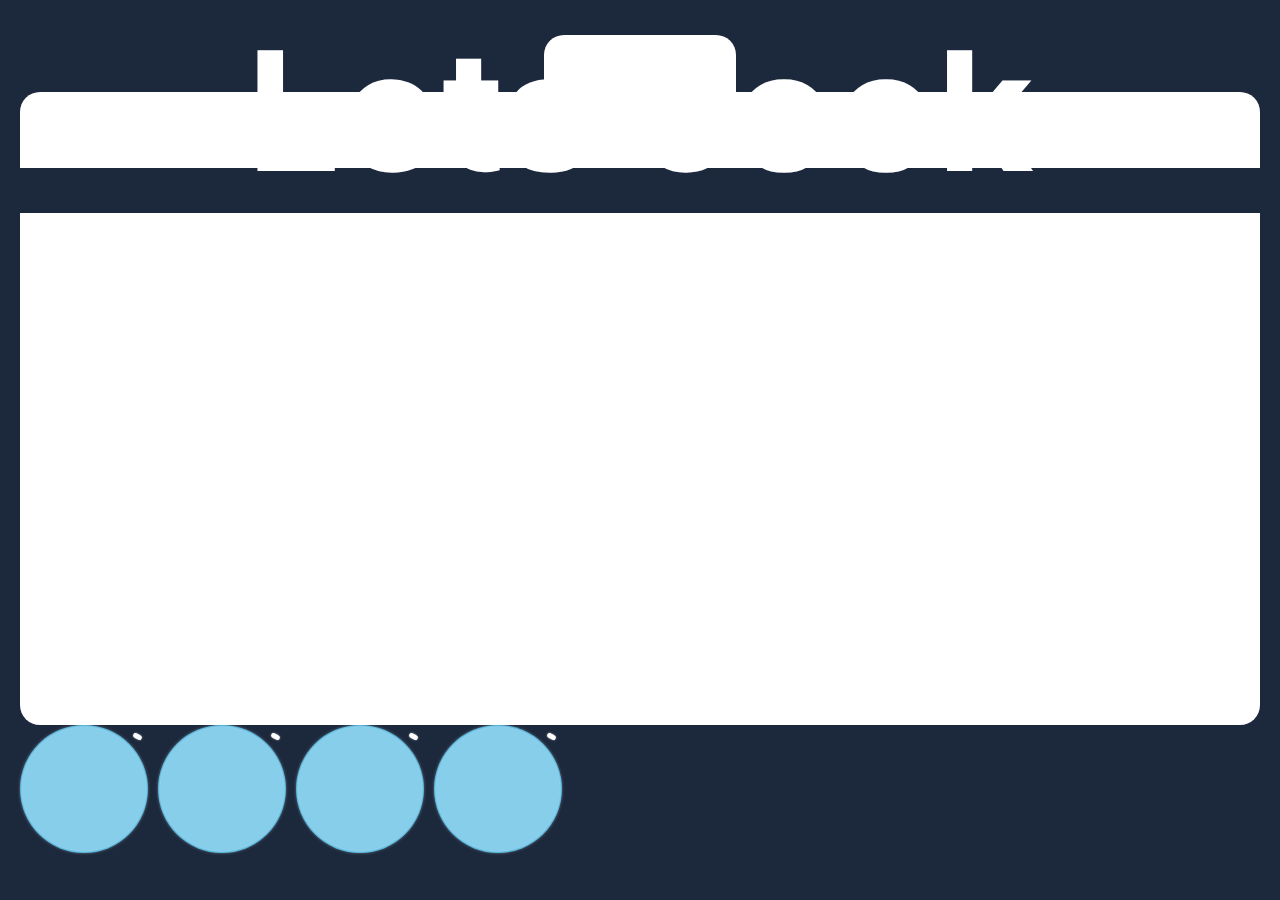
==== countDownPage.html @ 2ab9ee25 "started with the count down page, moving pot lid and a start on the bubbles" ====
<!DOCTYPE html>
<html lang="en">

<head>
    <meta charset="UTF-8">
    <meta name="viewport" content="width=device-width, initial-scale=1.0">
    <title>Document</title>
    <link rel="stylesheet" href="./index.css">
    <link rel="stylesheet" href="./countDownPage.css">
</head>

<body>
    <div id="main_container">

        <h1 id="title">Lets cook</h1>
        <div id="potLid"></div>
        <div id="potBottom"></div>
        <div class="bubbleContainer">
            <div class="bubble"></div>
            <div class="bubble"></div>
            <div class="bubble"></div>
            <div class="bubble"></div>
        </div>


    </div>
    <script src="./app.js"></script>

</body>

</html>
---- index.css ----
/* FONT*/
@font-face {
    font-family: inter;
    src: url(./media/font/Inter-VariableFont_slnt\,wght.ttf);
}

/* GENERAL STYLING */

*{
    box-sizing: border-box;
    padding: 0;
    margin: 0;
    color: white;
    font-family: inter;
}

body{
    display: flex;
    justify-content: center;
    align-items: center;
    background-color: #1C293D;
}

#main_container{
    display: flex;
    flex-direction: column;
    justify-content: center;
    align-items: center;

    height: 100vh;
    width: 100vw;

    padding: 20px;
}

#main_container > div{
    width: 100%;
}

input{
    background-color: transparent;
}

#selection_container{
    display: flex;
flex-direction: column;
height: 70%;
justify-content: space-between;
}

/* EGG SIZING */

#egg_size_selector_container{
    display: flex;
    justify-content: space-between;
    height: 25%;
}

.egg_size_container{
    display: flex;
    flex-direction: column;
    align-items: center;

    color: white;
    font-size: 14px;
}
.egg_size{
    height: 80px; /* for testing purposes */
    width: 80px; /* for testing purposes */


    background-image: url(./media/egg.png);
    background-repeat: no-repeat;
    background-position: center;
    background-size: contain;
}

.egg_size:hover{
    background-image: url(./media/egg\ selected.png);
}
.egg_size.selected{background-image: url(./media/egg\ selected.png);}




/* BOILED TYPE */

#egg_boild_type_container{
    height: 30%;
}

#egg_boild_type_container > #slider{
    display: grid;
    align-items: center;
    grid-template-columns: repeat(6, 55%);
    grid-template-columns: 25% 55% 55% 55% 55% 25%;
    height: 100%;
    width: 100%;

    overflow-x: scroll;
    scroll-snap-type: x mandatory;
    scroll-snap-align: start;
    overflow-y: hidden;

    -ms-overflow-style: none;  /* IE and Edge */
    scrollbar-width: none;  /* Firefox */
}
#egg_boild_type_container > #slider::-webkit-scrollbar {
    display: none;
}


.egg_container{
    text-align: center;
    font-size: 30px;
    width: 100%;
    height: 100%;
    scroll-snap-align: center;

}
.egg_container .egg_image{
    height: 80%;

    background-image: url(./media/egg.png);
    background-repeat: no-repeat;
    background-position: center;
    background-size: contain;
}
/* TEMP SELECTOR*/
#temp_selector_container{
    display: flex;
    justify-content: space-evenly;
}
.temp_selector{
    width: 40%;
    height: 55px;
    border-radius: 15px;
    background-color: transparent;
    border: 1px solid #9D9D9D;
}
.temp_selector:hover{
    border: 2px solid #ECA704;
}
/* TIMER*/
#timer_container{
    display: flex;
    flex-direction: column;
    justify-content: center;
    align-items: center;
}
#timer{
    display: flex;
    align-items: center;
    justify-content: center;
}

#timer input {
    border: none;
    width: 72px;
    height: 60px;
    font-size: 56px;
    background-color: transparent;
    text-align: center;
}
#timer input:focus {
    border: none;
    outline: none;
}

#timer > #semi_colon{
    font-size: 56px;
}

#start_button{
    height: 100px;
    width: 100px;
    border: 1px solid lightblue;
    margin-top: 50px;
}
#start_button::before{
    content: "PRESS MEEE";
    cursor: pointer;
}
---- countDownPage.css ----
:root {
    --positive-angle: 2deg;
    --negative-angle: -2deg;
}

#main_container {
    position: relative;
}

#title {
    position: absolute;
    top: 10px;
    font-size: 13vw;
}

#potBottom {
    height: 40vw;
    background-color: white;
    border-radius: 0 0 20px 20px;
}

#potLid {
    position: relative;
    height: 6vw;
    background-color: white;
    border-radius: 20px 20px 0 0;
    margin: 5vh 0;
    display: flex;
    justify-content: center;
    animation: shakeLid .5s linear infinite;

    &::before {
        content: "";
        position: absolute;
        height: 8vw;
        width: 15vw;
        border-radius: 20px 20px 0 0;
        background-color: white;
        bottom: 40%;
    }
}

.bubbleContainer {
    display: flex;
    gap: 10px;
}

.bubble {
    position: relative;
    height: 10vw;
    width: 10vw;
    border-radius: 50%;
    background-color: rgb(42, 165, 214);

    &::before {
        content: "";
        position: absolute;
        border-radius: 50%;
        inset: 2px;
        background-color: skyblue;
        box-shadow: 0 0 4px 0px white;
    }

    &::after {
        content: "";
        position: absolute;
        background-color: white;
        box-shadow: 0px 0px 2px 0px #ffffffad;
        height: 5px;
        width: 9px;
        border-radius: 40%;
        right: 6px;
        top: 9px;
        transform: rotate(30deg);
    }
}

/* @keyframes shakeLid {
    0% {
        transform: rotate(var(--negative-angle));
    }

    50% {
        transform: rotate(var(--positive-angle));
    }

    100% {
        transform: rotate(var(--negative-angle));
    }
} */
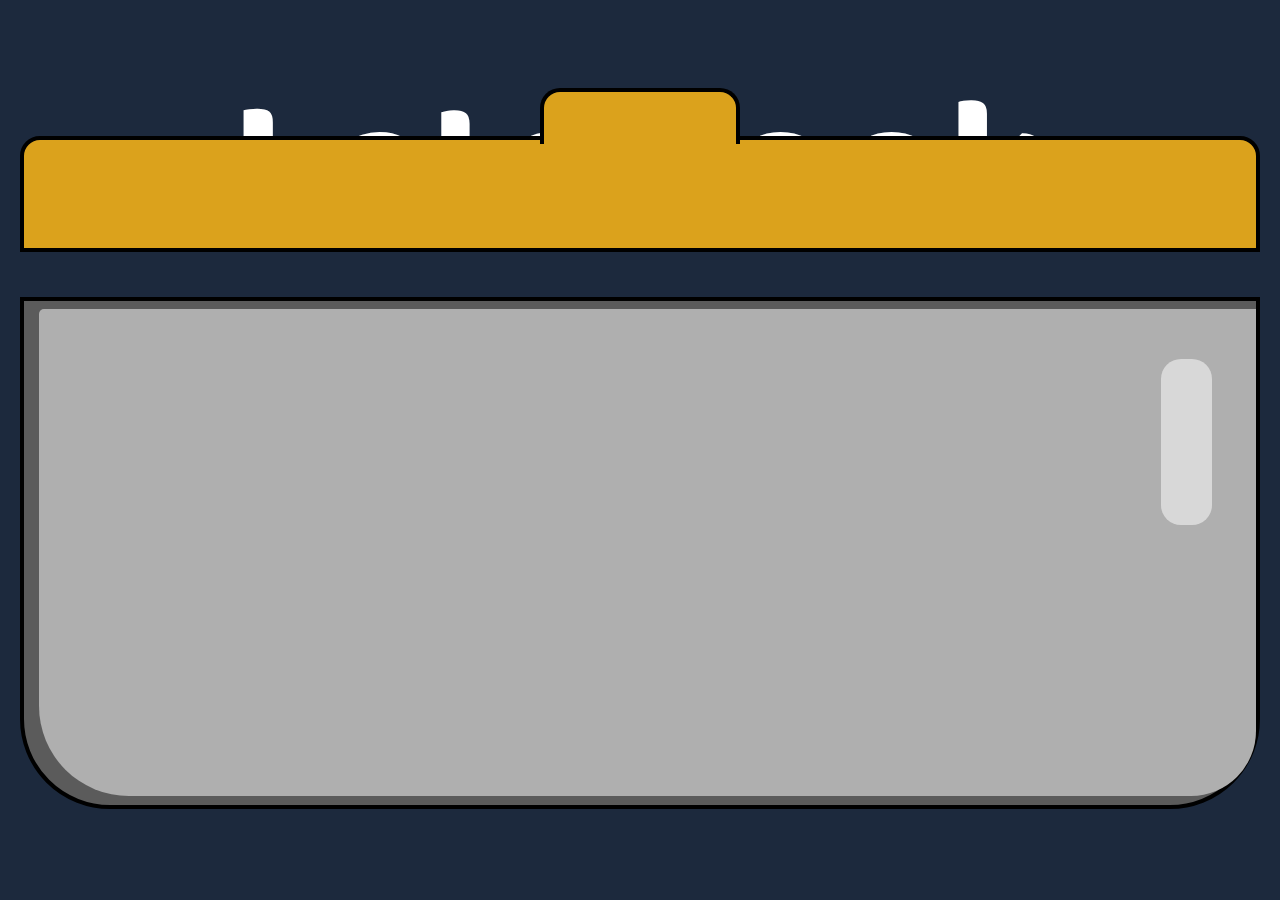
==== commit 8cee7a37: "new animation" ====
--- a/countDownPage.html
+++ b/countDownPage.html
@@ -14,17 +14,24 @@
 
         <h1 id="title">Lets cook</h1>
         <div id="potLid"></div>
-        <div id="potBottom"></div>
-        <div class="bubbleContainer">
+        <div id="potBottom">
             <div class="bubble"></div>
             <div class="bubble"></div>
             <div class="bubble"></div>
             <div class="bubble"></div>
+            <div class="bubble"></div>
+            <div class="bubble"></div>
+            <div class="bubble"></div>
+            <div class="bubble"></div>
+            <!-- <div class="tenor-gif-embed" data-postid="25163624" data-share-method="host" data-aspect-ratio="1"><a
+                    href="https://tenor.com/view/egg-dance-egg-kumo-egg-where-kumo-where-hug-gif-25163624">Egg Dance Egg
+                    Sticker</a>from <a href="https://tenor.com/search/egg+dance-stickers">Egg Dance Stickers</a></div> -->
         </div>
 
 
     </div>
-    <script src="./app.js"></script>
+    <!-- <script src="./app.js"></script> -->
+    <script type="text/javascript" async src="https://tenor.com/embed.js"></script>
 
 </body>
 
--- a/index.css
+++ b/index.css
@@ -1,27 +1,42 @@
+/* ROOT */
+:root {
+    --color-goldish: #DBA21C;
+    --color-darkBlue: #1C293D;
+    --color-lightYellow: #FFEDCB;
+    --color-lightBrown: #D19E71;
+
+}
+
 /* FONT*/
 @font-face {
-    font-family: inter;
+    font-family: "inter";
     src: url(./media/font/Inter-VariableFont_slnt\,wght.ttf);
 }
 
+@font-face {
+    font-family: "baloo-bold";
+    src: url(./media/font/baloo/Baloo2-Bold.ttf);
+}
+
+
 /* GENERAL STYLING */
 
-*{
+* {
     box-sizing: border-box;
     padding: 0;
     margin: 0;
     color: white;
-    font-family: inter;
+    font-family: "inter";
 }
 
-body{
+body {
     display: flex;
     justify-content: center;
     align-items: center;
     background-color: #1C293D;
 }
 
-#main_container{
+#main_container {
     display: flex;
     flex-direction: column;
     justify-content: center;
@@ -33,30 +48,23 @@
     padding: 20px;
 }
 
-#main_container > div{
+#main_container>div {
     width: 100%;
 }
 
-input{
+input {
     background-color: transparent;
 }
 
-#selection_container{
-    display: flex;
-flex-direction: column;
-height: 70%;
-justify-content: space-between;
-}
+/* Egg sizing */
 
-/* EGG SIZING */
-
-#egg_size_selector_container{
+#egg_size_selector_container {
     display: flex;
     justify-content: space-between;
     height: 25%;
 }
 
-.egg_size_container{
+.egg_size_container {
     display: flex;
     flex-direction: column;
     align-items: center;
@@ -64,9 +72,12 @@
     color: white;
     font-size: 14px;
 }
-.egg_size{
-    height: 80px; /* for testing purposes */
-    width: 80px; /* for testing purposes */
+
+.egg_size {
+    height: 80px;
+    /* for testing purposes */
+    width: 80px;
+    /* for testing purposes */
 
 
     background-image: url(./media/egg.png);
@@ -75,21 +86,24 @@
     background-size: contain;
 }
 
-.egg_size:hover{
+.egg_size:hover {
     background-image: url(./media/egg\ selected.png);
 }
-.egg_size.selected{background-image: url(./media/egg\ selected.png);}
+
+.egg_size.selected {
+    background-image: url(./media/egg\ selected.png);
+}
 
 
 
 
-/* BOILED TYPE */
+/* boiled type styling*/
 
-#egg_boild_type_container{
-    height: 30%;
+#egg_boild_type_container {
+    height: 35%;
 }
 
-#egg_boild_type_container > #slider{
+#egg_boild_type_container>#slider {
     display: grid;
     align-items: center;
     grid-template-columns: repeat(6, 55%);
@@ -102,15 +116,18 @@
     scroll-snap-align: start;
     overflow-y: hidden;
 
-    -ms-overflow-style: none;  /* IE and Edge */
-    scrollbar-width: none;  /* Firefox */
+    -ms-overflow-style: none;
+    /* IE and Edge */
+    scrollbar-width: none;
+    /* Firefox */
 }
-#egg_boild_type_container > #slider::-webkit-scrollbar {
+
+#egg_boild_type_container>#slider::-webkit-scrollbar {
     display: none;
 }
 
 
-.egg_container{
+.egg_container {
     text-align: center;
     font-size: 30px;
     width: 100%;
@@ -118,7 +135,8 @@
     scroll-snap-align: center;
 
 }
-.egg_container .egg_image{
+
+.egg_container .egg_image {
     height: 80%;
 
     background-image: url(./media/egg.png);
@@ -126,58 +144,31 @@
     background-position: center;
     background-size: contain;
 }
-/* TEMP SELECTOR*/
-#temp_selector_container{
+
+#timer {
     display: flex;
-    justify-content: space-evenly;
-}
-.temp_selector{
-    width: 40%;
-    height: 55px;
-    border-radius: 15px;
-    background-color: transparent;
-    border: 1px solid #9D9D9D;
-}
-.temp_selector:hover{
-    border: 2px solid #ECA704;
-}
-/* TIMER*/
-#timer_container{
-    display: flex;
-    flex-direction: column;
-    justify-content: center;
-    align-items: center;
-}
-#timer{
-    display: flex;
-    align-items: center;
-    justify-content: center;
 }
 
 #timer input {
     border: none;
-    width: 72px;
-    height: 60px;
-    font-size: 56px;
+    width: 30px;
     background-color: transparent;
     text-align: center;
 }
+
 #timer input:focus {
     border: none;
     outline: none;
 }
 
-#timer > #semi_colon{
-    font-size: 56px;
-}
-
-#start_button{
+#start_button {
     height: 100px;
     width: 100px;
     border: 1px solid lightblue;
     margin-top: 50px;
 }
-#start_button::before{
+
+#start_button::before {
     content: "PRESS MEEE";
     cursor: pointer;
 }--- a/countDownPage.css
+++ b/countDownPage.css
@@ -1,42 +1,82 @@
 :root {
     --positive-angle: 2deg;
     --negative-angle: -2deg;
+    --potBorder: 4px solid black;
 }
 
 #main_container {
-    position: relative;
+    /* position: relative; */
 }
 
 #title {
     position: absolute;
-    top: 10px;
-    font-size: 13vw;
+    top: 20px;
+    font-size: 15vw;
+    font-family: "baloo-bold";
 }
 
 #potBottom {
     height: 40vw;
-    background-color: white;
-    border-radius: 0 0 20px 20px;
+    background-color: #5b5b5b;
+    border-radius: 0 0 90px 90px;
+    border: var(--potBorder);
+    position: relative;
+
+
+    &::before {
+        content: "";
+        position: absolute;
+        top: 2px;
+        right: 0;
+        top: 8px;
+        right: 0;
+        bottom: 9px;
+        left: 15px;
+        background-color: #afafaf;
+        border-radius: 5px 0 65px 90px;
+    }
+
+    &::after {
+        content: "";
+        position: absolute;
+        width: 4vw;
+        height: 13vw;
+        background-color: rgb(216, 216, 216);
+        border-radius: 20px;
+        right: 44px;
+        top: 58px;
+    }
+
+    & .tenor-gif-embed {
+        width: 20vw;
+        position: absolute;
+    }
 }
 
 #potLid {
     position: relative;
-    height: 6vw;
-    background-color: white;
+    height: 9vw;
+    background-color: var(--color-goldish);
     border-radius: 20px 20px 0 0;
+    border: var(--potBorder);
     margin: 5vh 0;
     display: flex;
     justify-content: center;
-    animation: shakeLid .5s linear infinite;
+
+    /* animation: shakeLid .5s linear infinite; */
 
     &::before {
         content: "";
         position: absolute;
-        height: 8vw;
+        height: 4vw;
         width: 15vw;
         border-radius: 20px 20px 0 0;
-        background-color: white;
-        bottom: 40%;
+        border-top: var(--potBorder);
+        border-left: var(--potBorder);
+        border-right: var(--potBorder);
+        background-color: var(--color-goldish);
+        bottom: 97%;
+
     }
 }
 
@@ -46,11 +86,14 @@
 }
 
 .bubble {
-    position: relative;
+    position: absolute;
+    z-index: -1;
     height: 10vw;
     width: 10vw;
     border-radius: 50%;
     background-color: rgb(42, 165, 214);
+    /* animation: floatBubble 8s linear infinite,
+        sideWays 1s ease-in-out infinite alternate; */
 
     &::before {
         content: "";
@@ -75,7 +118,73 @@
     }
 }
 
-/* @keyframes shakeLid {
+.bubble:nth-child(1) {
+    right: 5%;
+    scale: .5;
+    animation-delay: 2s;
+}
+
+.bubble:nth-child(2) {
+    right: 20%;
+    scale: .8;
+    animation-delay: 1s;
+
+}
+
+.bubble:nth-child(3) {
+    right: 40%;
+    animation-delay: 1.7s;
+}
+
+.bubble:nth-child(4) {
+    right: 55%;
+    scale: .9;
+    animation-delay: 4s;
+}
+
+.bubble:nth-child(5) {
+    right: 70%;
+    scale: .7;
+
+}
+
+.bubble:nth-child(6) {
+    right: 85%;
+    animation-delay: 3s;
+}
+
+.bubble:nth-child(7) {
+    right: 15%;
+    animation-delay: 5s;
+}
+
+.bubble:nth-child(8) {
+    right: 30%;
+    scale: .6;
+    animation-delay: 4.5s;
+}
+
+@keyframes floatBubble {
+    0% {
+        top: 0px;
+    }
+
+    100% {
+        top: -250px;
+    }
+}
+
+@keyframes sideWays {
+    0% {
+        transform: translateX(0px);
+    }
+
+    100% {
+        transform: translateX(8px);
+    }
+}
+
+@keyframes shakeLid {
     0% {
         transform: rotate(var(--negative-angle));
     }
@@ -87,4 +196,4 @@
     100% {
         transform: rotate(var(--negative-angle));
     }
-} */+}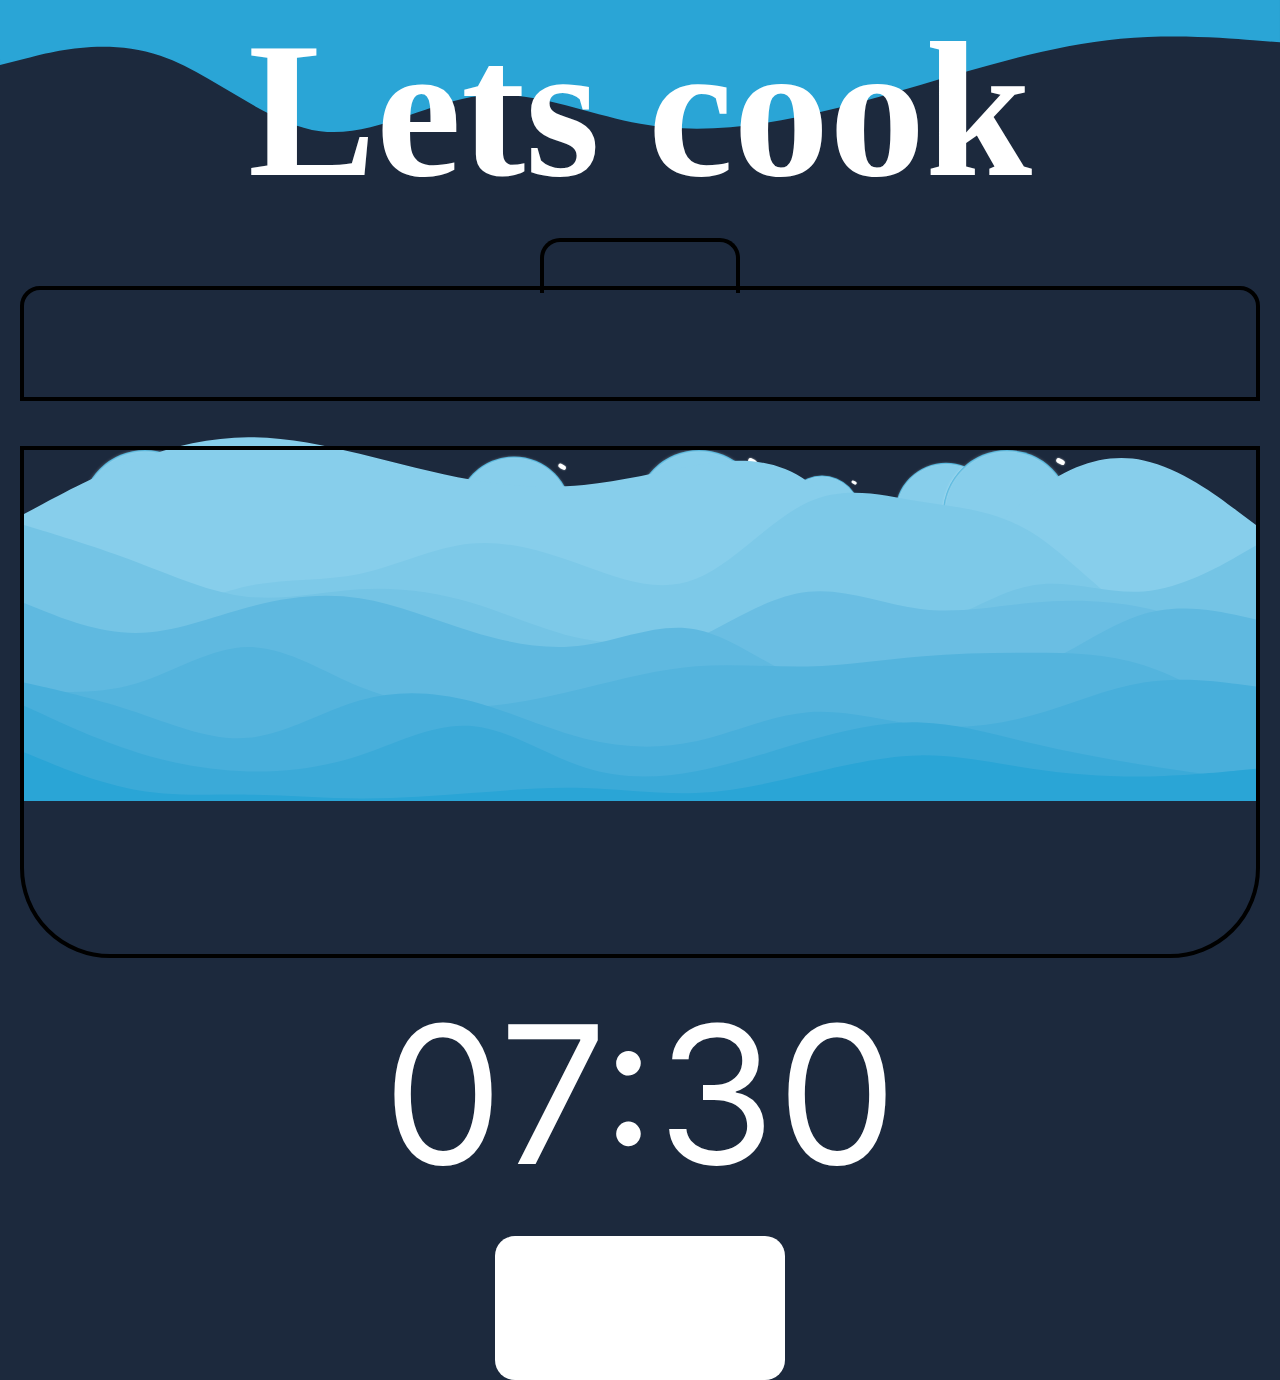
==== commit 946831c9: "out in a grid for a easier layout" ====
--- a/countDownPage.html
+++ b/countDownPage.html
@@ -11,21 +11,29 @@
 
 <body>
     <div id="main_container">
-
-        <h1 id="title">Lets cook</h1>
-        <div id="potLid"></div>
-        <div id="potBottom">
-            <div class="bubble"></div>
-            <div class="bubble"></div>
-            <div class="bubble"></div>
-            <div class="bubble"></div>
-            <div class="bubble"></div>
-            <div class="bubble"></div>
-            <div class="bubble"></div>
-            <div class="bubble"></div>
-            <!-- <div class="tenor-gif-embed" data-postid="25163624" data-share-method="host" data-aspect-ratio="1"><a
-                    href="https://tenor.com/view/egg-dance-egg-kumo-egg-where-kumo-where-hug-gif-25163624">Egg Dance Egg
-                    Sticker</a>from <a href="https://tenor.com/search/egg+dance-stickers">Egg Dance Stickers</a></div> -->
+        <header>
+            <h1 id="title">Lets cook</h1>
+        </header>
+        <div class="potContainer">
+            <div id="potLid"></div>
+            <div id="potBottom">
+                <div class="bubble"></div>
+                <div class="bubble"></div>
+                <div class="bubble"></div>
+                <div class="bubble"></div>
+                <div class="bubble"></div>
+                <div class="bubble"></div>
+                <div class="bubble"></div>
+                <div class="bubble"></div>
+                <!-- <div class="tenor-gif-embed" data-postid="25163624" data-share-method="host" data-aspect-ratio="1"><a
+                        href="https://tenor.com/view/egg-dance-egg-kumo-egg-where-kumo-where-hug-gif-25163624">Egg Dance Egg
+                        Sticker</a>from <a href="https://tenor.com/search/egg+dance-stickers">Egg Dance Stickers</a></div> -->
+                <div class="wave"></div>
+            </div>
+        </div>
+        <div class="timerContainer">
+            <div id="timer">07:30</div>
+            <button id="stopBtn">STOP</button>
         </div>
 
 
--- a/index.css
+++ b/index.css
@@ -1,42 +1,27 @@
-/* ROOT */
-:root {
-    --color-goldish: #DBA21C;
-    --color-darkBlue: #1C293D;
-    --color-lightYellow: #FFEDCB;
-    --color-lightBrown: #D19E71;
-
-}
-
 /* FONT*/
 @font-face {
-    font-family: "inter";
+    font-family: inter;
     src: url(./media/font/Inter-VariableFont_slnt\,wght.ttf);
 }
 
-@font-face {
-    font-family: "baloo-bold";
-    src: url(./media/font/baloo/Baloo2-Bold.ttf);
-}
-
-
 /* GENERAL STYLING */
 
-* {
+*{
     box-sizing: border-box;
     padding: 0;
     margin: 0;
     color: white;
-    font-family: "inter";
+    font-family: inter;
 }
 
-body {
+body{
     display: flex;
     justify-content: center;
     align-items: center;
     background-color: #1C293D;
 }
 
-#main_container {
+#main_container{
     display: flex;
     flex-direction: column;
     justify-content: center;
@@ -48,23 +33,34 @@
     padding: 20px;
 }
 
-#main_container>div {
+#main_container > div{
     width: 100%;
 }
 
-input {
+input{
     background-color: transparent;
 }
 
-/* Egg sizing */
+#selection_container{
+    display: flex;
+    flex-direction: column;
+    justify-content: space-between;
+    align-items: center;
+    height: 70%;
+}
+#selection_container div{
+    width: 100%;
+}
 
-#egg_size_selector_container {
+/* EGG SIZING */
+
+#egg_size_selector_container{
     display: flex;
     justify-content: space-between;
     height: 25%;
 }
 
-.egg_size_container {
+.egg_size_container{
     display: flex;
     flex-direction: column;
     align-items: center;
@@ -72,12 +68,9 @@
     color: white;
     font-size: 14px;
 }
-
-.egg_size {
-    height: 80px;
-    /* for testing purposes */
-    width: 80px;
-    /* for testing purposes */
+.egg_size{
+    height: 80px; /* for testing purposes */
+    width: 80px; /* for testing purposes */
 
 
     background-image: url(./media/egg.png);
@@ -86,24 +79,21 @@
     background-size: contain;
 }
 
-.egg_size:hover {
+.egg_size:hover{
     background-image: url(./media/egg\ selected.png);
 }
-
-.egg_size.selected {
-    background-image: url(./media/egg\ selected.png);
-}
+.egg_size.selected{background-image: url(./media/egg\ selected.png);}
 
 
 
 
-/* boiled type styling*/
+/* BOILED TYPE */
 
-#egg_boild_type_container {
-    height: 35%;
+#egg_boild_type_container{
+    height: 36%;
 }
 
-#egg_boild_type_container>#slider {
+#egg_boild_type_container > #slider{
     display: grid;
     align-items: center;
     grid-template-columns: repeat(6, 55%);
@@ -116,27 +106,22 @@
     scroll-snap-align: start;
     overflow-y: hidden;
 
-    -ms-overflow-style: none;
-    /* IE and Edge */
-    scrollbar-width: none;
-    /* Firefox */
+    -ms-overflow-style: none;  /* IE and Edge */
+    scrollbar-width: none;  /* Firefox */
 }
-
-#egg_boild_type_container>#slider::-webkit-scrollbar {
+#egg_boild_type_container > #slider::-webkit-scrollbar {
     display: none;
 }
 
 
-.egg_container {
+.egg_container{
     text-align: center;
-    font-size: 30px;
+    font-size: 16px;
     width: 100%;
     height: 100%;
     scroll-snap-align: center;
-
 }
-
-.egg_container .egg_image {
+.egg_container .egg_image{
     height: 80%;
 
     background-image: url(./media/egg.png);
@@ -144,31 +129,67 @@
     background-position: center;
     background-size: contain;
 }
-
-#timer {
+.egg_container.selected > .egg_image {
+    height: 90%;
+    transition: ease-in-out;
+    transition: 1s;
+}
+/* TEMP SELECTOR*/
+#temp_selector_container{
     display: flex;
+    justify-content: space-evenly;
+}
+.temp_selector{
+    width: 40%;
+    height: 55px;
+    border-radius: 15px;
+    background-color: transparent;
+    border: 1px solid #9D9D9D;
+}
+.temp_selector.selected{
+    border: 2px solid #ECA704;
+}
+.temp_selector:hover{
+    border: 2px solid #ECA704;
+}
+/* TIMER*/
+#timer_container{
+    display: flex;
+    flex-direction: column;
+    justify-content: center;
+    align-items: center;
+}
+#timer{
+    display: flex;
+    align-items: center;
+    justify-content: center;
 }
 
 #timer input {
     border: none;
-    width: 30px;
+    width: 72px;
+    height: 60px;
+    font-size: 56px;
     background-color: transparent;
     text-align: center;
 }
-
 #timer input:focus {
     border: none;
     outline: none;
 }
 
-#start_button {
+#timer > #semi_colon{
+    font-size: 56px;
+}
+
+#start_button{
     height: 100px;
     width: 100px;
-    border: 1px solid lightblue;
     margin-top: 50px;
-}
+    background-image: url(./media/start_timer.png);
+    background-repeat: no-repeat;
+    background-position: center;
+    background-size: contain;
 
-#start_button::before {
-    content: "PRESS MEEE";
     cursor: pointer;
 }--- a/countDownPage.css
+++ b/countDownPage.css
@@ -5,19 +5,33 @@
 }
 
 #main_container {
-    /* position: relative; */
+    display: grid;
+    grid-template-columns: 1fr;
+    grid-template-rows: repeat(3, 1fr);
+    padding: 0;
+}
+
+header {
+    height: 100%;
+    background-image: url("./media/wave-haikei.svg");
+    background-repeat: no-repeat;
+    background-position: center;
+    background-size: cover;
 }
 
 #title {
-    position: absolute;
-    top: 20px;
     font-size: 15vw;
     font-family: "baloo-bold";
+    text-align: center;
+}
+
+.potContainer {
+    padding: 20px;
 }
 
 #potBottom {
     height: 40vw;
-    background-color: #5b5b5b;
+    background-color: var(--color-lightBrown);
     border-radius: 0 0 90px 90px;
     border: var(--potBorder);
     position: relative;
@@ -26,14 +40,12 @@
     &::before {
         content: "";
         position: absolute;
-        top: 2px;
-        right: 0;
+        right: 2px;
         top: 8px;
-        right: 0;
         bottom: 9px;
         left: 15px;
-        background-color: #afafaf;
-        border-radius: 5px 0 65px 90px;
+        background-color: var(--color-lightYellow);
+        border-radius: 5px 0 80px 90px;
     }
 
     &::after {
@@ -41,7 +53,7 @@
         position: absolute;
         width: 4vw;
         height: 13vw;
-        background-color: rgb(216, 216, 216);
+        background-color: var(--color-lightBrown);
         border-radius: 20px;
         right: 44px;
         top: 58px;
@@ -56,7 +68,7 @@
 #potLid {
     position: relative;
     height: 9vw;
-    background-color: var(--color-goldish);
+    background-color: var(--color-lightBrown);
     border-radius: 20px 20px 0 0;
     border: var(--potBorder);
     margin: 5vh 0;
@@ -74,9 +86,43 @@
         border-top: var(--potBorder);
         border-left: var(--potBorder);
         border-right: var(--potBorder);
-        background-color: var(--color-goldish);
+        background-color: var(--color-lightBrown);
         bottom: 97%;
 
+    }
+}
+
+.wave {
+    position: absolute;
+    top: -34px;
+    aspect-ratio: 960/300;
+    width: 100%;
+    background-image: url("./media/layered-waves-haikei.svg");
+    background-repeat: no-repeat;
+    background-position: center;
+    background-size: cover;
+    z-index: -1;
+}
+
+.timerContainer {
+    display: flex;
+    justify-content: center;
+    align-items: center;
+    flex-direction: column;
+    gap: 2vw;
+
+    & #timer {
+        font-size: 15vw;
+    }
+
+    & #stopBtn {
+        font-size: 8vw;
+        padding: 10px;
+        background-color: white;
+        color: var(--color-goldish);
+        border-radius: 20px;
+        border: 2px solid var(--color-goldish);
+        cursor: pointer;
     }
 }
 
@@ -91,7 +137,7 @@
     height: 10vw;
     width: 10vw;
     border-radius: 50%;
-    background-color: rgb(42, 165, 214);
+    background-color: #2aa5d6;
     /* animation: floatBubble 8s linear infinite,
         sideWays 1s ease-in-out infinite alternate; */
 
@@ -100,7 +146,7 @@
         position: absolute;
         border-radius: 50%;
         inset: 2px;
-        background-color: skyblue;
+        background-color: #87ceeb;
         box-shadow: 0 0 4px 0px white;
     }
 
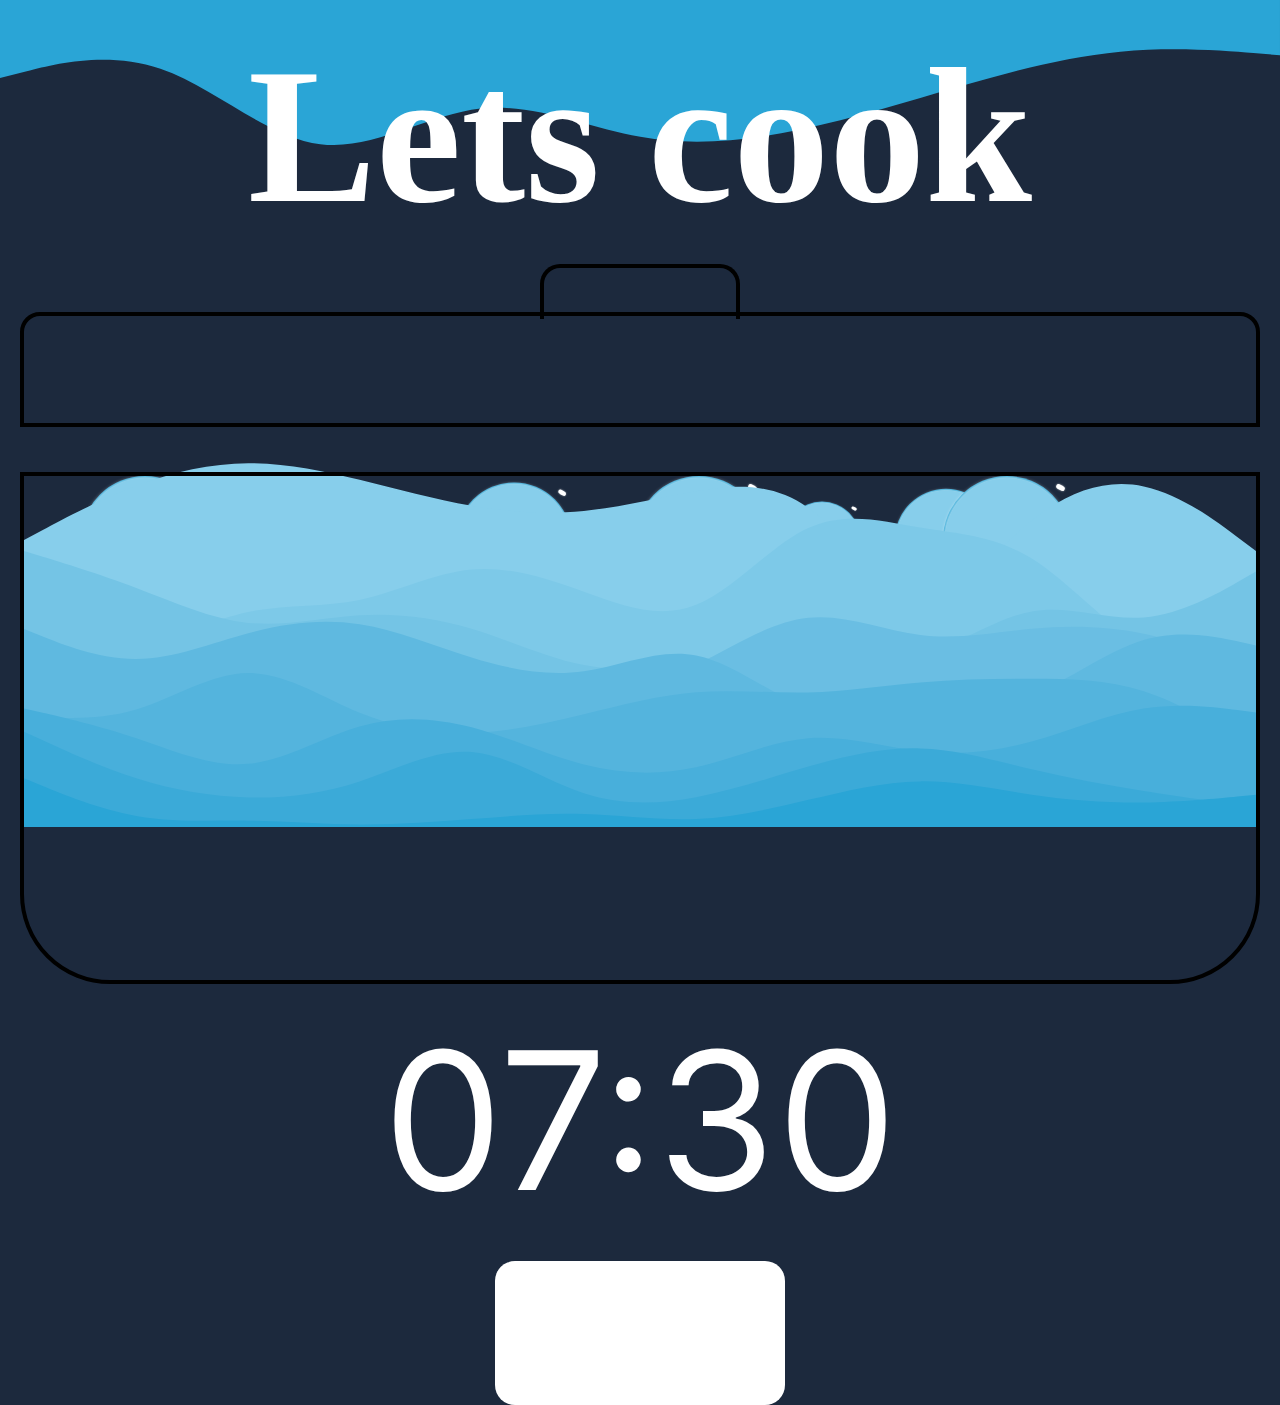
==== commit 96507be1: "new change" ====
--- a/countDownPage.html
+++ b/countDownPage.html
@@ -11,7 +11,7 @@
 
 <body>
     <div id="main_container">
-        <header>
+        <header class="backImg">
             <h1 id="title">Lets cook</h1>
         </header>
         <div class="potContainer">
@@ -25,12 +25,16 @@
                 <div class="bubble"></div>
                 <div class="bubble"></div>
                 <div class="bubble"></div>
-                <!-- <div class="tenor-gif-embed" data-postid="25163624" data-share-method="host" data-aspect-ratio="1"><a
-                        href="https://tenor.com/view/egg-dance-egg-kumo-egg-where-kumo-where-hug-gif-25163624">Egg Dance Egg
-                        Sticker</a>from <a href="https://tenor.com/search/egg+dance-stickers">Egg Dance Stickers</a></div> -->
-                <div class="wave"></div>
+                <div class="wave backImg"></div>
             </div>
         </div>
+        <figure class="finishedEgg backImg">
+            <div class="tenor-gif-embed" data-postid="25163624" data-share-method="host" data-aspect-ratio="1"><a
+                    href="https://tenor.com/view/egg-dance-egg-kumo-egg-where-kumo-where-hug-gif-25163624">Egg Dance
+                    Egg
+                    Sticker</a>from <a href="https://tenor.com/search/egg+dance-stickers">Egg Dance Stickers</a>
+            </div>
+        </figure>
         <div class="timerContainer">
             <div id="timer">07:30</div>
             <button id="stopBtn">STOP</button>
--- a/countDownPage.css
+++ b/countDownPage.css
@@ -11,22 +11,27 @@
     padding: 0;
 }
 
+.backImg {
+    background-repeat: no-repeat;
+    background-position: center;
+    background-size: cover;
+}
+
 header {
     height: 100%;
     background-image: url("./media/wave-haikei.svg");
-    background-repeat: no-repeat;
-    background-position: center;
-    background-size: cover;
 }
 
 #title {
     font-size: 15vw;
     font-family: "baloo-bold";
     text-align: center;
+    margin-top: 2vw;
 }
 
 .potContainer {
     padding: 20px;
+    display: block;
 }
 
 #potBottom {
@@ -59,10 +64,7 @@
         top: 58px;
     }
 
-    & .tenor-gif-embed {
-        width: 20vw;
-        position: absolute;
-    }
+
 }
 
 #potLid {
@@ -98,10 +100,20 @@
     aspect-ratio: 960/300;
     width: 100%;
     background-image: url("./media/layered-waves-haikei.svg");
-    background-repeat: no-repeat;
-    background-position: center;
-    background-size: cover;
     z-index: -1;
+}
+
+.finishedEgg {
+    display: none;
+    justify-content: center;
+    align-items: center;
+    background-image: url("./media/egg.png");
+    height: 80vw;
+    background-size: contain;
+
+    & .tenor-gif-embed {
+        width: 40vw;
+    }
 }
 
 .timerContainer {
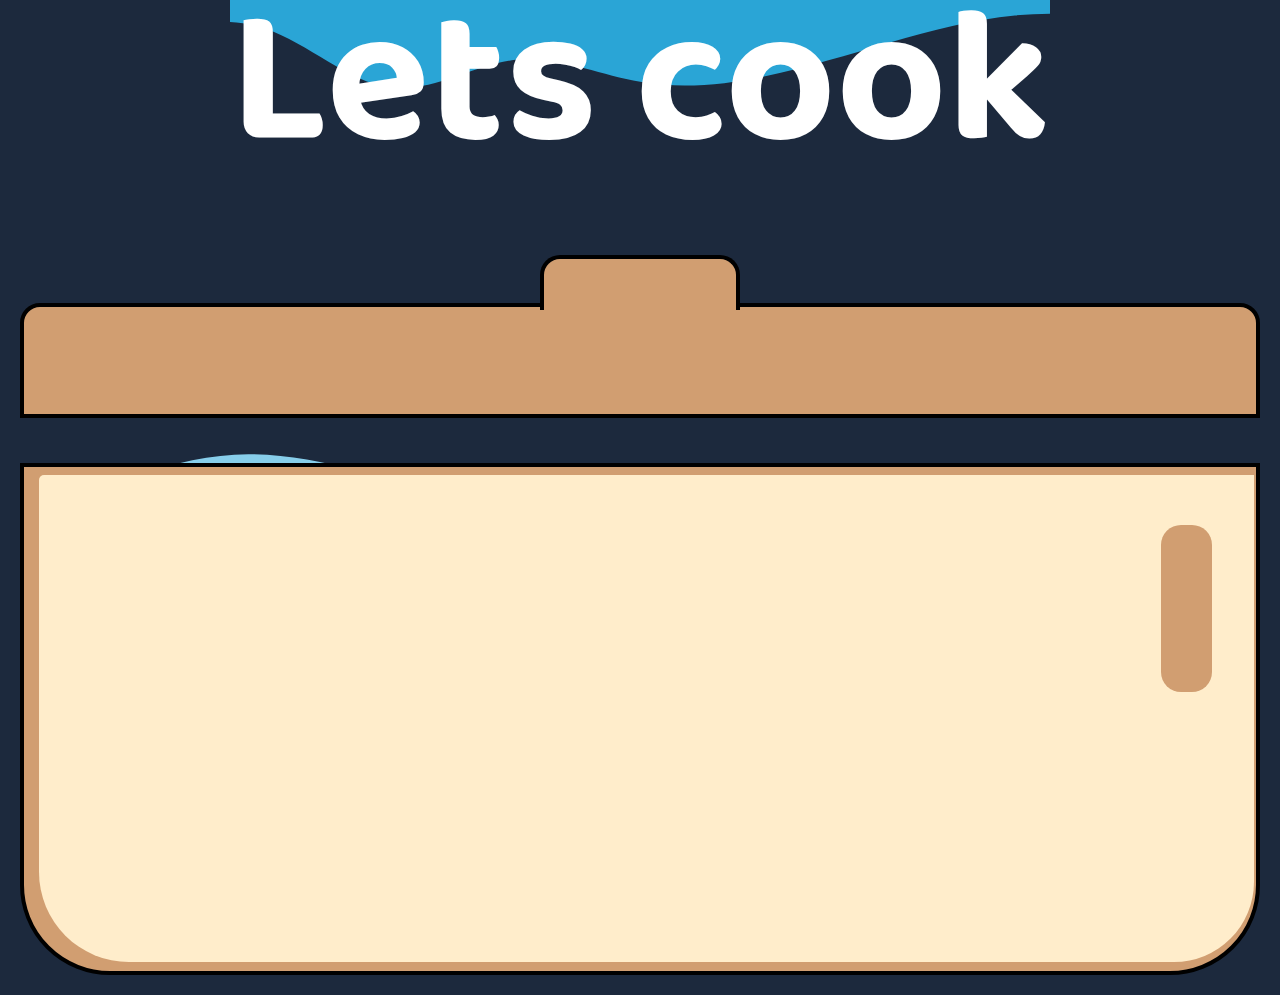
==== commit cbff8cbc: "sucsecfull merge" ====
--- a/countDownPage.html
+++ b/countDownPage.html
@@ -35,10 +35,7 @@
                     Sticker</a>from <a href="https://tenor.com/search/egg+dance-stickers">Egg Dance Stickers</a>
             </div>
         </figure>
-        <div class="timerContainer">
-            <div id="timer">07:30</div>
-            <button id="stopBtn">STOP</button>
-        </div>
+
 
 
     </div>
--- a/index.css
+++ b/index.css
@@ -1,27 +1,42 @@
+/* ROOT */
+:root {
+    --color-goldish: #DBA21C;
+    --color-darkBlue: #1C293D;
+    --color-lightYellow: #FFEDCB;
+    --color-lightBrown: #D19E71;
+
+}
+
 /* FONT*/
 @font-face {
-    font-family: inter;
+    font-family: "inter";
     src: url(./media/font/Inter-VariableFont_slnt\,wght.ttf);
 }
 
+@font-face {
+    font-family: "baloo-bold";
+    src: url(./media/font/baloo/Baloo2-Bold.ttf);
+}
+
+
 /* GENERAL STYLING */
 
-*{
+* {
     box-sizing: border-box;
     padding: 0;
     margin: 0;
     color: white;
-    font-family: inter;
-}
-
-body{
+    font-family: "inter";
+}
+
+body {
     display: flex;
     justify-content: center;
     align-items: center;
     background-color: #1C293D;
 }
 
-#main_container{
+#main_container {
     display: flex;
     flex-direction: column;
     justify-content: center;
@@ -30,37 +45,58 @@
     height: 100vh;
     width: 100vw;
 
-    padding: 20px;
-}
-
-#main_container > div{
-    width: 100%;
-}
-
-input{
+    /* padding: 20px; */
+}
+
+#main_container>div {
+    width: 100%;
+}
+
+input {
     background-color: transparent;
 }
 
-#selection_container{
+.content_container {
+    height: 70%;
+    position: relative;
+    overflow: hidden;
+}
+
+.countdown_container {
+    display: none;
+}
+
+#selection_container {
     display: flex;
     flex-direction: column;
     justify-content: space-between;
     align-items: center;
-    height: 70%;
-}
-#selection_container div{
+    height: 100%;
+    width: 100%;
+    position: absolute;
+    padding: 20px 20px 0 20px;
+    left: 0vw;
+
+    transition: left 1s;
+}
+
+.slide_conent_left {
+    left: 100vw;
+}
+
+#selection_container div {
     width: 100%;
 }
 
 /* EGG SIZING */
 
-#egg_size_selector_container{
+#egg_size_selector_container {
     display: flex;
     justify-content: space-between;
     height: 25%;
 }
 
-.egg_size_container{
+.egg_size_container {
     display: flex;
     flex-direction: column;
     align-items: center;
@@ -68,9 +104,12 @@
     color: white;
     font-size: 14px;
 }
-.egg_size{
-    height: 80px; /* for testing purposes */
-    width: 80px; /* for testing purposes */
+
+.egg_size {
+    height: 80px;
+    /* for testing purposes */
+    width: 80px;
+    /* for testing purposes */
 
 
     background-image: url(./media/egg.png);
@@ -79,21 +118,24 @@
     background-size: contain;
 }
 
-.egg_size:hover{
+.egg_size:hover {
     background-image: url(./media/egg\ selected.png);
 }
-.egg_size.selected{background-image: url(./media/egg\ selected.png);}
+
+.egg_size.selected {
+    background-image: url(./media/egg\ selected.png);
+}
 
 
 
 
 /* BOILED TYPE */
 
-#egg_boild_type_container{
+#egg_boild_type_container {
     height: 36%;
 }
 
-#egg_boild_type_container > #slider{
+#egg_boild_type_container>#slider {
     display: grid;
     align-items: center;
     grid-template-columns: repeat(6, 55%);
@@ -106,22 +148,26 @@
     scroll-snap-align: start;
     overflow-y: hidden;
 
-    -ms-overflow-style: none;  /* IE and Edge */
-    scrollbar-width: none;  /* Firefox */
-}
-#egg_boild_type_container > #slider::-webkit-scrollbar {
+    -ms-overflow-style: none;
+    /* IE and Edge */
+    scrollbar-width: none;
+    /* Firefox */
+}
+
+#egg_boild_type_container>#slider::-webkit-scrollbar {
     display: none;
 }
 
 
-.egg_container{
+.egg_container {
     text-align: center;
     font-size: 16px;
     width: 100%;
     height: 100%;
     scroll-snap-align: center;
 }
-.egg_container .egg_image{
+
+.egg_container .egg_image {
     height: 80%;
 
     background-image: url(./media/egg.png);
@@ -129,37 +175,45 @@
     background-position: center;
     background-size: contain;
 }
-.egg_container.selected > .egg_image {
+
+.egg_container.selected>.egg_image {
     height: 90%;
     transition: ease-in-out;
     transition: 1s;
 }
+
 /* TEMP SELECTOR*/
-#temp_selector_container{
+#temp_selector_container {
     display: flex;
     justify-content: space-evenly;
 }
-.temp_selector{
+
+.temp_selector {
     width: 40%;
     height: 55px;
     border-radius: 15px;
     background-color: transparent;
     border: 1px solid #9D9D9D;
 }
-.temp_selector.selected{
+
+.temp_selector.selected {
     border: 2px solid #ECA704;
 }
-.temp_selector:hover{
+
+.temp_selector:hover {
     border: 2px solid #ECA704;
 }
+
 /* TIMER*/
-#timer_container{
-    display: flex;
-    flex-direction: column;
-    justify-content: center;
-    align-items: center;
-}
-#timer{
+#timer_container {
+    display: flex;
+    flex-direction: column;
+    justify-content: center;
+    align-items: center;
+    height: 30%;
+}
+
+#timer {
     display: flex;
     align-items: center;
     justify-content: center;
@@ -173,23 +227,40 @@
     background-color: transparent;
     text-align: center;
 }
+
 #timer input:focus {
     border: none;
     outline: none;
 }
 
-#timer > #semi_colon{
+#timer>#semi_colon {
     font-size: 56px;
 }
 
-#start_button{
-    height: 100px;
-    width: 100px;
-    margin-top: 50px;
-    background-image: url(./media/start_timer.png);
-    background-repeat: no-repeat;
-    background-position: center;
-    background-size: contain;
-
+#start_button {
+    display: flex;
+    align-items: center;
+    margin-top: 40px;
+    background-color: var(--color-darkBlue);
+    border: 2px solid var(--color-goldish);
+    padding: 10px 20px;
+    border-radius: 20px;
     cursor: pointer;
+
+    & p {
+        font-size: 9vw;
+    }
+
+    & .timer_icon {
+        height: 9vw;
+        width: 9vw;
+        background-image: url("./media/timer_white_24dp.svg");
+        background-position: center;
+        background-repeat: no-repeat;
+        background-size: cover;
+    }
+
+    &:hover {
+        background-color: var(--color-goldish);
+    }
 }--- a/countDownPage.css
+++ b/countDownPage.css
@@ -4,11 +4,19 @@
     --potBorder: 4px solid black;
 }
 
-#main_container {
+.countdown_container {
     display: grid;
     grid-template-columns: 1fr;
-    grid-template-rows: repeat(3, 1fr);
-    padding: 0;
+    grid-template-rows: repeat(2, 1fr);
+    height: 100%;
+    width: 100%;
+    position: absolute;
+    right: 100vw;
+    transition: right 1s;
+}
+
+.slide_conent_right {
+    right: 0vw;
 }
 
 .backImg {
@@ -77,7 +85,8 @@
     display: flex;
     justify-content: center;
 
-    /* animation: shakeLid .5s linear infinite; */
+    /* animation: shakeLid linear infinite;
+    animation-duration: 1s; */
 
     &::before {
         content: "";
@@ -150,8 +159,9 @@
     width: 10vw;
     border-radius: 50%;
     background-color: #2aa5d6;
-    /* animation: floatBubble 8s linear infinite,
-        sideWays 1s ease-in-out infinite alternate; */
+    /* animation: floatBubble linear infinite,
+        sideWays ease-in-out infinite alternate;
+    animation-duration: 8s, 1s; */
 
     &::before {
         content: "";
